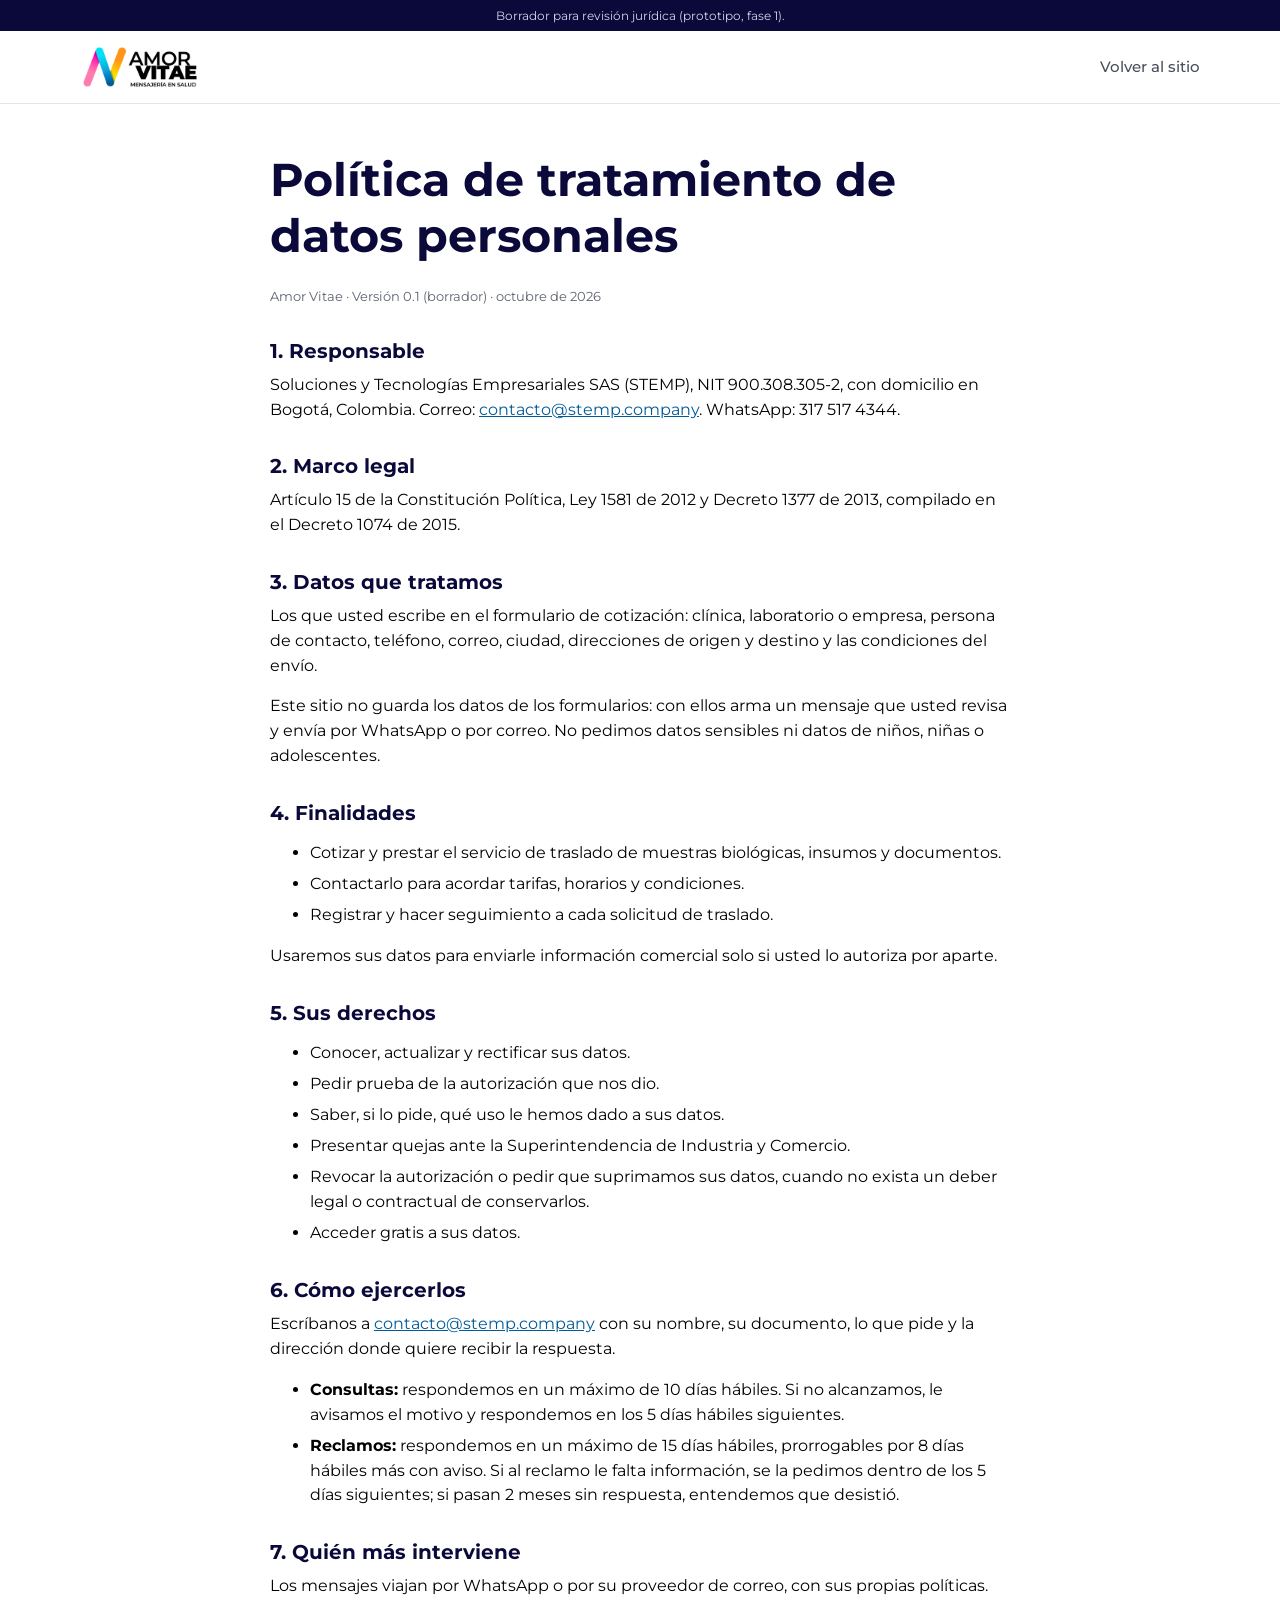
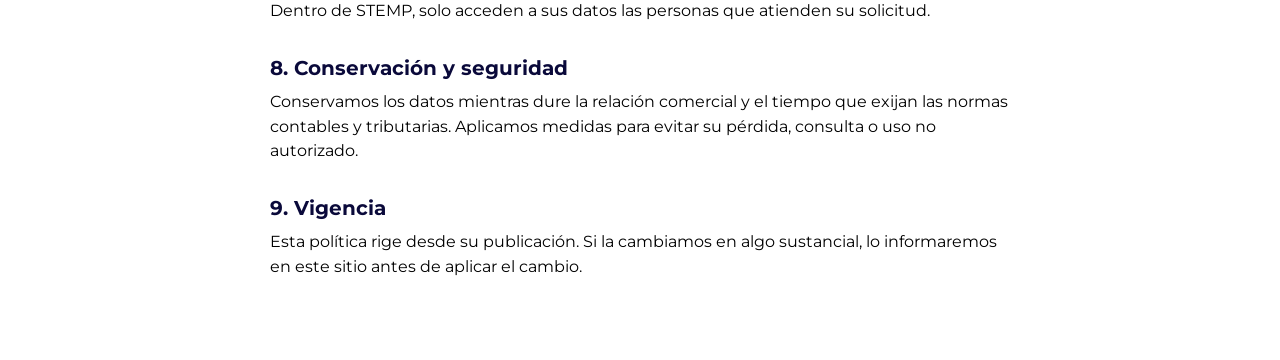
==== politica-datos.html @ 18cf7f85 "Prototipo de la fase 1 (proyecto T3) Co-Authored-By: Claude Opus 5.5 <noreply@anthropic.com>" ====
<!doctype html>
<html lang="es-CO">
<head>
  <meta charset="utf-8">
  <meta name="viewport" content="width=device-width, initial-scale=1">
  <title>Política de tratamiento de datos · Amor Vitae</title>
  <meta name="robots" content="noindex">
  <link rel="icon" href="assets/icono.png">
  <link href="https://fonts.googleapis.com/css2?family=Montserrat:wght@400;600;700&display=swap" rel="stylesheet">
  <link rel="stylesheet" href="assets/style.css">
</head>
<body>
  <div class="aviso-prototipo">Borrador para revisión jurídica (prototipo, fase 1).</div>
  <header class="encabezado"><div class="contenedor"><a class="marca" href="index.html"><img src="assets/logo.png" alt="Amor Vitae"></a><nav class="nav"><a href="index.html">Volver al sitio</a></nav></div></header>
  <main class="documento">
    <h1>Política de tratamiento de datos personales</h1>
    <p class="nota">Amor Vitae · Versión 0.1 (borrador) · octubre de 2026</p>

    <h2>1. Responsable</h2>
    <p>Soluciones y Tecnologías Empresariales SAS (STEMP), NIT 900.308.305-2, con domicilio en Bogotá, Colombia. Correo: <a href="mailto:contacto@stemp.company">contacto@stemp.company</a>. WhatsApp: 317 517 4344.</p>

    <h2>2. Marco legal</h2>
    <p>Artículo 15 de la Constitución Política, Ley 1581 de 2012 y Decreto 1377 de 2013, compilado en el Decreto 1074 de 2015.</p>

    <h2>3. Datos que tratamos</h2>
    <p>Los que usted escribe en el formulario de cotización: clínica, laboratorio o empresa, persona de contacto, teléfono, correo, ciudad, direcciones de origen y destino y las condiciones del envío.</p>
    <p>Este sitio no guarda los datos de los formularios: con ellos arma un mensaje que usted revisa y envía por WhatsApp o por correo. No pedimos datos sensibles ni datos de niños, niñas o adolescentes.</p>

    <h2>4. Finalidades</h2>
    <ul><li>Cotizar y prestar el servicio de traslado de muestras biológicas, insumos y documentos.</li><li>Contactarlo para acordar tarifas, horarios y condiciones.</li><li>Registrar y hacer seguimiento a cada solicitud de traslado.</li></ul>
    <p>Usaremos sus datos para enviarle información comercial solo si usted lo autoriza por aparte.</p>

    <h2>5. Sus derechos</h2>
    <ul>
      <li>Conocer, actualizar y rectificar sus datos.</li>
      <li>Pedir prueba de la autorización que nos dio.</li>
      <li>Saber, si lo pide, qué uso le hemos dado a sus datos.</li>
      <li>Presentar quejas ante la Superintendencia de Industria y Comercio.</li>
      <li>Revocar la autorización o pedir que suprimamos sus datos, cuando no exista un deber legal o contractual de conservarlos.</li>
      <li>Acceder gratis a sus datos.</li>
    </ul>

    <h2>6. Cómo ejercerlos</h2>
    <p>Escríbanos a <a href="mailto:contacto@stemp.company">contacto@stemp.company</a> con su nombre, su documento, lo que pide y la dirección donde quiere recibir la respuesta.</p>
    <ul>
      <li><strong>Consultas:</strong> respondemos en un máximo de 10 días hábiles. Si no alcanzamos, le avisamos el motivo y respondemos en los 5 días hábiles siguientes.</li>
      <li><strong>Reclamos:</strong> respondemos en un máximo de 15 días hábiles, prorrogables por 8 días hábiles más con aviso. Si al reclamo le falta información, se la pedimos dentro de los 5 días siguientes; si pasan 2 meses sin respuesta, entendemos que desistió.</li>
    </ul>

    <h2>7. Quién más interviene</h2>
    <p>Los mensajes viajan por WhatsApp o por su proveedor de correo, con sus propias políticas. Dentro de STEMP, solo acceden a sus datos las personas que atienden su solicitud.</p>

    <h2>8. Conservación y seguridad</h2>
    <p>Conservamos los datos mientras dure la relación comercial y el tiempo que exijan las normas contables y tributarias. Aplicamos medidas para evitar su pérdida, consulta o uso no autorizado.</p>

    <h2>9. Vigencia</h2>
    <p>Esta política rige desde su publicación. Si la cambiamos en algo sustancial, lo informaremos en este sitio antes de aplicar el cambio.</p>
  </main>
</body>
</html>
---- assets/style.css ----
/* Amor Vitae · colores del Brand Kit v0.1. El degradado es del símbolo: no se usa como fondo de texto */
:root {
  --azul-profundo: #0A093A;
  --azul-stemp: #005B97;
  --azul-claro: #00E0F4;
  --blanco: #FFFFFF;
  --tinta: #000000;
  --tinta-suave: #4A4F5C;
  --tinta-tenue: #5E6370;
  --superficie: #F5F6FA;
  --borde: #E3E5EE;
  --oscuro-superficie: #17165A;
  --oscuro-texto-suave: #D5D5EA;
  --whatsapp: #1A7F4B;
  --radio: 10px;
  --ancho: 1160px;
}

* { box-sizing: border-box; }
html { scroll-behavior: smooth; }
body {
  margin: 0;
  font-family: "Montserrat", "Century Gothic", system-ui, sans-serif;
  color: var(--tinta);
  background: var(--blanco);
  line-height: 1.55;
  font-size: 16px;
}
img { max-width: 100%; display: block; }
a { color: var(--azul-stemp); }
h1, h2, h3 { color: var(--azul-profundo); line-height: 1.2; margin: 0 0 .5em; }
h1 { font-size: clamp(1.9rem, 4vw, 2.9rem); font-weight: 700; }
h2 { font-size: clamp(1.5rem, 3vw, 2rem); font-weight: 700; }
h3 { font-size: 1.08rem; font-weight: 600; }
p { margin: 0 0 1em; }
.contenedor { max-width: var(--ancho); margin: 0 auto; padding: 0 20px; }
.etiqueta { text-transform: uppercase; letter-spacing: .14em; font-size: .75rem; font-weight: 600; color: var(--azul-stemp); margin-bottom: .6em; }

.aviso-prototipo { background: var(--azul-profundo); color: var(--oscuro-texto-suave); font-size: .78rem; text-align: center; padding: 6px 12px; }

/* Encabezado */
.encabezado { position: sticky; top: 0; z-index: 20; background: rgba(255,255,255,.96); backdrop-filter: blur(6px); border-bottom: 1px solid var(--borde); }
.encabezado .contenedor { display: flex; align-items: center; gap: 20px; min-height: 72px; }
.marca { display: flex; align-items: center; gap: 12px; text-decoration: none; }
.marca img { height: 40px; width: auto; }
.marca span { font-weight: 600; font-size: 1.05rem; color: var(--azul-profundo); border-left: 2px solid var(--borde); padding-left: 12px; }
.nav { margin-left: auto; display: flex; gap: 22px; align-items: center; }
.nav a { text-decoration: none; color: var(--tinta-suave); font-weight: 500; font-size: .93rem; }
.nav a:hover { color: var(--azul-profundo); }
.nav a.boton-primario, .nav a.boton-primario:hover { color: #fff; }
.boton-carrito { position: relative; }

/* Botones */
.boton { display: inline-flex; align-items: center; justify-content: center; gap: 8px; border: 0; cursor: pointer; font: inherit; font-weight: 600; font-size: .93rem; padding: 12px 20px; border-radius: 999px; text-decoration: none; transition: transform .12s, background .12s; }
.boton:active { transform: translateY(1px); }
.boton-primario { background: var(--azul-stemp); color: #fff; }
.boton-primario:hover { background: var(--azul-profundo); }
.boton-secundario { background: transparent; color: var(--azul-profundo); border: 1.5px solid var(--azul-profundo); }
.boton-secundario:hover { background: var(--superficie); }
.boton-whatsapp { background: var(--whatsapp); color: #fff; }
.boton-whatsapp:hover { background: #136b3e; }
.boton-claro { background: #fff; color: var(--azul-profundo); }
.boton-pequeno { padding: 8px 14px; font-size: .85rem; }
.contador { background: var(--azul-claro); color: var(--azul-profundo); border-radius: 999px; min-width: 22px; height: 22px; font-size: .75rem; display: inline-flex; align-items: center; justify-content: center; padding: 0 6px; }

/* Portada */
.portada { background: linear-gradient(160deg, var(--superficie) 0%, #fff 70%); padding: 72px 0 64px; position: relative; overflow: hidden; }
.portada::after { content: ""; position: absolute; right: -140px; top: -140px; width: 460px; height: 460px; border-radius: 50%; border: 36px solid var(--azul-claro); opacity: .35; }
.portada .contenedor { position: relative; z-index: 1; display: grid; grid-template-columns: 1.3fr 1fr; gap: 48px; align-items: center; }
.portada p.lead { font-size: 1.12rem; color: var(--tinta-suave); max-width: 36em; }
.acciones { display: flex; gap: 12px; flex-wrap: wrap; margin-top: 24px; }
.pilares { display: grid; gap: 12px; }
.pilar { background: #fff; border: 1px solid var(--borde); border-radius: var(--radio); padding: 16px 18px; display: flex; gap: 14px; align-items: flex-start; }
.pilar .icono { flex: none; width: 38px; height: 38px; border-radius: 50%; background: var(--superficie); color: var(--azul-stemp); display: grid; place-items: center; }
.pilar h3 { margin: 0 0 2px; font-size: .98rem; }
.pilar p { margin: 0; font-size: .88rem; color: var(--tinta-suave); }

/* Secciones */
section { padding: 64px 0; }
.seccion-gris { background: var(--superficie); }
.encabezado-seccion { max-width: 720px; margin-bottom: 28px; }
.encabezado-seccion p { color: var(--tinta-suave); }

/* Equipos */
.equipos { display: grid; grid-template-columns: repeat(auto-fit, minmax(250px, 1fr)); gap: 18px; }
.tarjeta { background: #fff; border: 1px solid var(--borde); border-radius: var(--radio); padding: 22px; display: flex; flex-direction: column; gap: 10px; }
.tarjeta .linea { font-size: .75rem; text-transform: uppercase; letter-spacing: .1em; color: var(--azul-stemp); font-weight: 600; }
.tarjeta p { font-size: .88rem; color: var(--tinta-suave); margin: 0; flex: 1; }
.tarjeta .acciones { margin-top: 8px; }
.ilustracion { height: 120px; border-radius: 8px; background: linear-gradient(135deg, var(--azul-profundo), var(--azul-stemp)); display: grid; place-items: center; color: var(--azul-claro); }

/* Catálogo */
.filtros { display: flex; flex-wrap: wrap; gap: 8px; margin-bottom: 14px; }
.filtro { border: 1px solid var(--borde); background: #fff; color: var(--tinta-suave); padding: 8px 14px; border-radius: 999px; cursor: pointer; font: inherit; font-size: .85rem; font-weight: 500; }
.filtro[aria-pressed="true"] { background: var(--azul-profundo); color: #fff; border-color: var(--azul-profundo); }
.buscador { width: 100%; max-width: 420px; padding: 12px 16px; border: 1px solid var(--borde); border-radius: 999px; font: inherit; margin-bottom: 18px; }
.detalle-linea { background: #fff; border-left: 4px solid var(--azul-claro); padding: 12px 16px; border-radius: 6px; font-size: .9rem; color: var(--tinta-suave); margin-bottom: 18px; }
.lista { display: grid; grid-template-columns: repeat(auto-fill, minmax(260px, 1fr)); gap: 12px; }
.producto { background: #fff; border: 1px solid var(--borde); border-radius: var(--radio); padding: 16px; display: flex; flex-direction: column; gap: 6px; }
.producto .codigo { font-size: .72rem; color: var(--tinta-tenue); letter-spacing: .05em; }
.producto h3 { font-size: .95rem; margin: 0; color: var(--tinta); font-weight: 600; }
.producto .meta { font-size: .8rem; color: var(--tinta-suave); }
.producto .fila { display: flex; gap: 8px; align-items: center; margin-top: auto; padding-top: 8px; }
.cantidad { display: inline-flex; align-items: center; border: 1px solid var(--borde); border-radius: 999px; overflow: hidden; }
.cantidad button { border: 0; background: var(--superficie); width: 32px; height: 34px; cursor: pointer; font-size: 1rem; color: var(--azul-profundo); }
.cantidad input { width: 40px; border: 0; text-align: center; font: inherit; font-size: .9rem; -moz-appearance: textfield; }
.cantidad input::-webkit-inner-spin-button { -webkit-appearance: none; }
.vacio { color: var(--tinta-tenue); padding: 20px 0; }

/* Cómo funciona */
.pasos { display: grid; grid-template-columns: repeat(auto-fit, minmax(210px, 1fr)); gap: 18px; counter-reset: paso; }
.paso { padding: 20px; border-radius: var(--radio); background: #fff; border: 1px solid var(--borde); }
.paso::before { counter-increment: paso; content: counter(paso); display: inline-grid; place-items: center; width: 32px; height: 32px; border-radius: 50%; background: var(--azul-profundo); color: #fff; font-weight: 700; margin-bottom: 10px; }
.paso p { font-size: .9rem; color: var(--tinta-suave); margin: 0; }

/* Contacto y pie */
.banda { background: var(--azul-profundo); color: #fff; }
.banda h2 { color: #fff; }
.banda p { color: var(--oscuro-texto-suave); }
.banda .contenedor { display: flex; justify-content: space-between; align-items: center; gap: 24px; flex-wrap: wrap; }
.pie { background: #07062b; color: var(--oscuro-texto-suave); font-size: .85rem; padding: 36px 0; }
.pie .contenedor { display: grid; grid-template-columns: 2fr 1fr 1fr; gap: 24px; }
.pie a { color: #fff; }
.pie img { height: 34px; width: auto; margin-bottom: 10px; }
.pie h3 { color: #fff; font-size: .9rem; }
.pie ul { list-style: none; padding: 0; margin: 0; display: grid; gap: 6px; }

/* Panel del pedido */
.velo { position: fixed; inset: 0; background: rgba(16, 28, 42, .45); z-index: 40; opacity: 0; pointer-events: none; transition: opacity .2s; }
.velo.abierto { opacity: 1; pointer-events: auto; }
.panel { position: fixed; top: 0; right: 0; bottom: 0; width: min(460px, 100%); background: #fff; z-index: 50; transform: translateX(100%); transition: transform .25s ease; display: flex; flex-direction: column; box-shadow: -10px 0 30px rgba(0,0,0,.12); }
.panel.abierto { transform: none; }
.panel-cabeza { display: flex; justify-content: space-between; align-items: center; padding: 18px 20px; border-bottom: 1px solid var(--borde); }
.panel-cabeza h2 { font-size: 1.2rem; margin: 0; }
.cerrar { border: 0; background: var(--superficie); width: 36px; height: 36px; border-radius: 50%; cursor: pointer; font-size: 1.2rem; color: var(--azul-profundo); }
.panel-cuerpo { padding: 18px 20px; overflow-y: auto; flex: 1; }
.linea-pedido { display: grid; grid-template-columns: 1fr auto auto; gap: 10px; align-items: center; padding: 10px 0; border-bottom: 1px solid var(--borde); font-size: .88rem; }
.linea-pedido small { color: var(--tinta-tenue); display: block; }
.quitar { border: 0; background: none; color: var(--tinta-tenue); cursor: pointer; font-size: .8rem; text-decoration: underline; }
.panel-pie { padding: 16px 20px; border-top: 1px solid var(--borde); display: grid; gap: 10px; background: var(--superficie); }
.nota { font-size: .8rem; color: var(--tinta-tenue); }

/* Formularios */
form .campo { display: grid; gap: 4px; margin-bottom: 12px; }
form label { font-size: .82rem; font-weight: 600; color: var(--tinta-suave); }
form input, form select, form textarea { font: inherit; font-size: .93rem; padding: 10px 12px; border: 1px solid var(--borde); border-radius: 8px; background: #fff; color: var(--tinta); width: 100%; }
form input:focus, form select:focus, form textarea:focus, .buscador:focus { outline: 2px solid var(--azul-claro); border-color: var(--azul-stemp); }
.dos { display: grid; grid-template-columns: 1fr 1fr; gap: 10px; }
.autorizacion { display: flex; gap: 10px; align-items: flex-start; font-size: .82rem; color: var(--tinta-suave); margin: 6px 0 4px; }
.autorizacion input { width: auto; margin-top: 3px; }
.error { color: #B3261E; font-size: .82rem; min-height: 1.2em; }

/* Ventana de cotización */
.ventana { position: fixed; inset: 0; display: grid; place-items: center; z-index: 60; padding: 16px; pointer-events: none; opacity: 0; transition: opacity .2s; }
.ventana.abierta { opacity: 1; pointer-events: auto; }
.ventana .caja { background: #fff; border-radius: 14px; width: min(560px, 100%); max-height: calc(100vh - 32px); overflow-y: auto; padding: 24px; box-shadow: 0 20px 50px rgba(0,0,0,.2); }

.aviso-flotante { position: fixed; left: 50%; bottom: 24px; transform: translate(-50%, 20px); background: var(--azul-profundo); color: #fff; padding: 10px 18px; border-radius: 999px; font-size: .88rem; opacity: 0; transition: all .2s; z-index: 70; pointer-events: none; }
.aviso-flotante.visible { opacity: 1; transform: translate(-50%, 0); }

/* Página de texto (política) */
.documento { max-width: 780px; margin: 0 auto; padding: 48px 20px 64px; }
.documento h2 { font-size: 1.25rem; margin-top: 1.6em; }
.documento li { margin-bottom: .4em; }

@media (max-width: 860px) {
  .portada .contenedor { grid-template-columns: 1fr; }
  .pie .contenedor { grid-template-columns: 1fr; }
  .nav a.ocultable { display: none; }
}
@media (max-width: 520px) {
  .marca span { display: none; }
  .dos { grid-template-columns: 1fr; }
  section { padding: 48px 0; }
}

section[id] { scroll-margin-top: 80px; }

/* ---- Propio de Amor Vitae ---- */
.trazo { height: 6px; background: linear-gradient(90deg, #FF7BAC, #CC00AC 22%, #00E0F4 45%, #005B97 62%, #FFF200 80%, #FF931E); }
.marca img { height: 46px; }
.portada::after { border-color: #00E0F4; opacity: .18; }
.cotizador { background: #fff; border: 1px solid var(--borde); border-radius: 14px; padding: 24px; box-shadow: 0 14px 40px rgba(10, 9, 58, .08); }
.cotizador h2 { font-size: 1.3rem; }
.ruta { display: grid; grid-template-columns: 1fr 1fr; gap: 10px; }
.opciones { display: flex; flex-wrap: wrap; gap: 8px; }
.opciones label { display: inline-flex; align-items: center; gap: 6px; border: 1px solid var(--borde); border-radius: 999px; padding: 7px 12px; font-weight: 500; font-size: .85rem; cursor: pointer; color: var(--tinta); }
.opciones input { width: auto; accent-color: #005B97; }
.opciones label:has(input:checked) { border-color: #005B97; background: #EEF5FB; }
.solicitar { display: flex; gap: 16px; align-items: center; justify-content: space-between; flex-wrap: wrap; background: var(--superficie); border-radius: 14px; padding: 20px 24px; margin-top: 28px; }
.solicitar p { margin: 0; color: var(--tinta-suave); }
@media (max-width: 520px) { .ruta { grid-template-columns: 1fr; } }
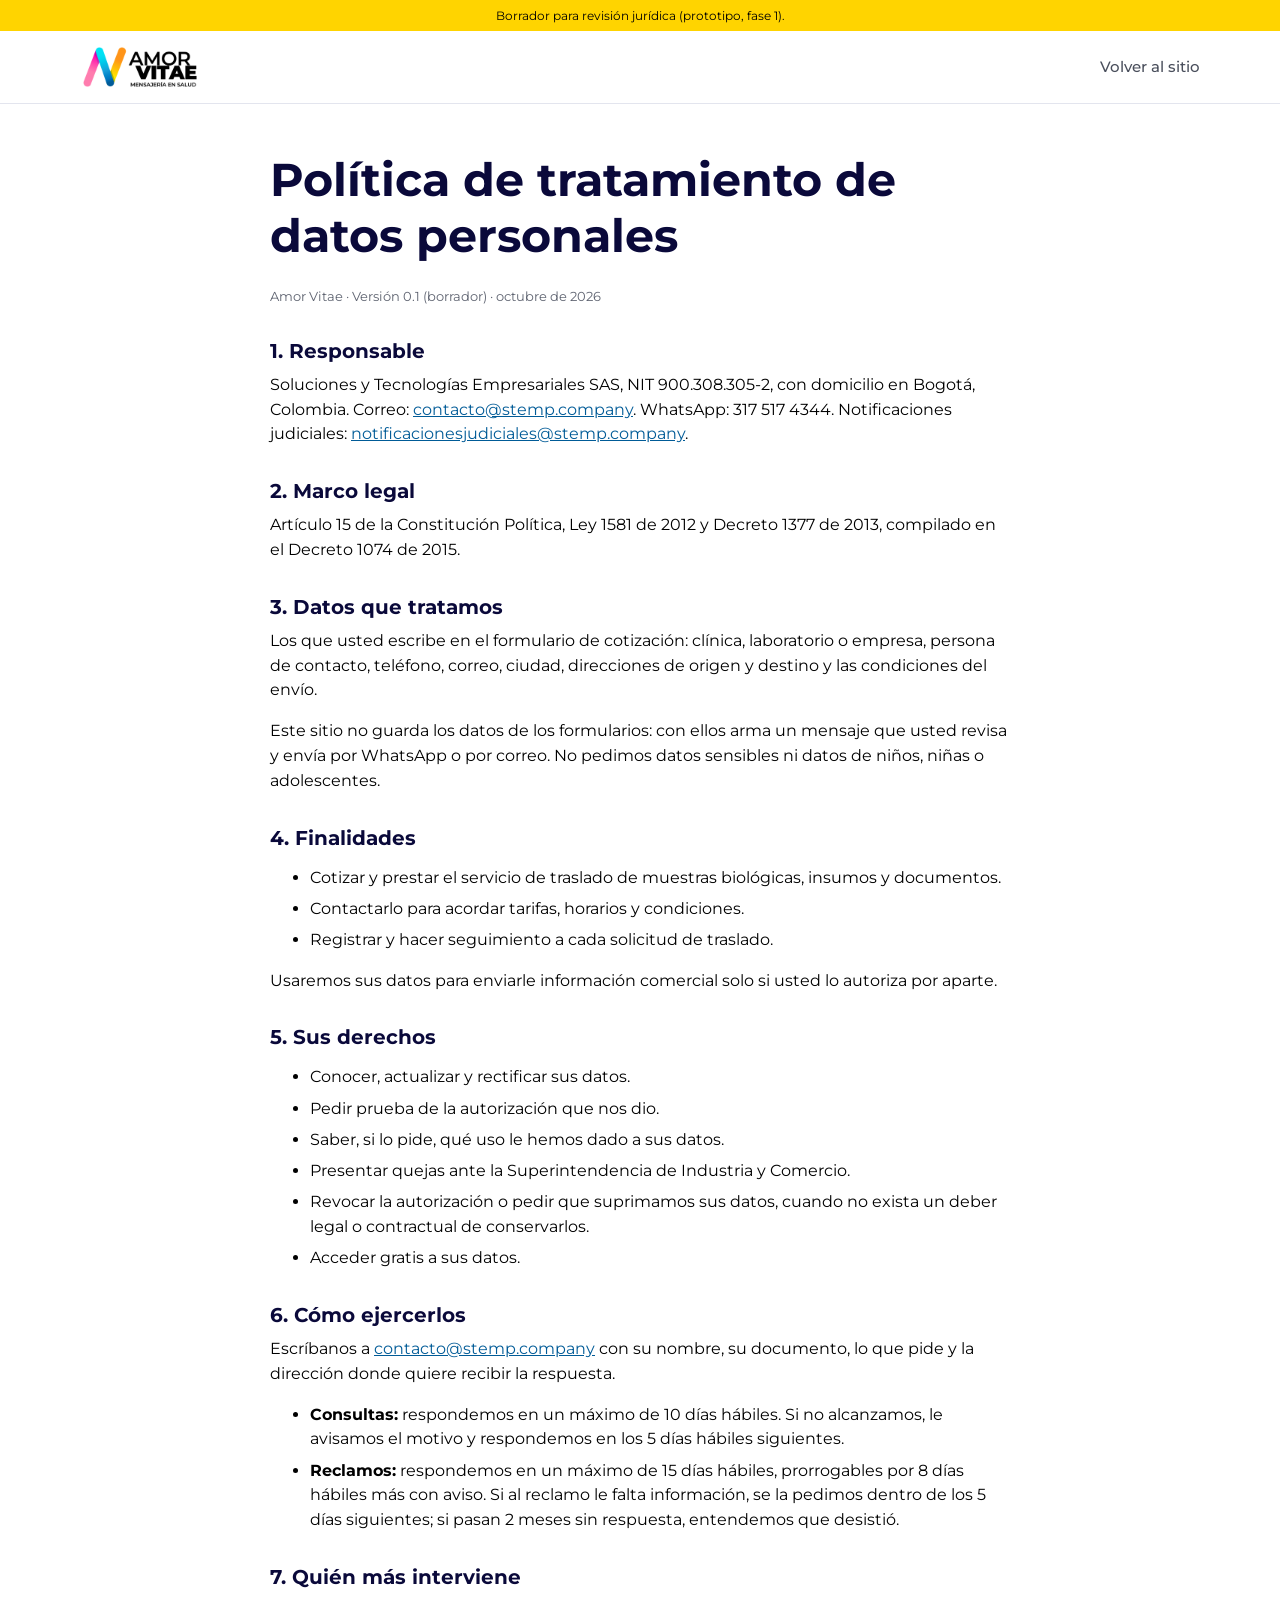
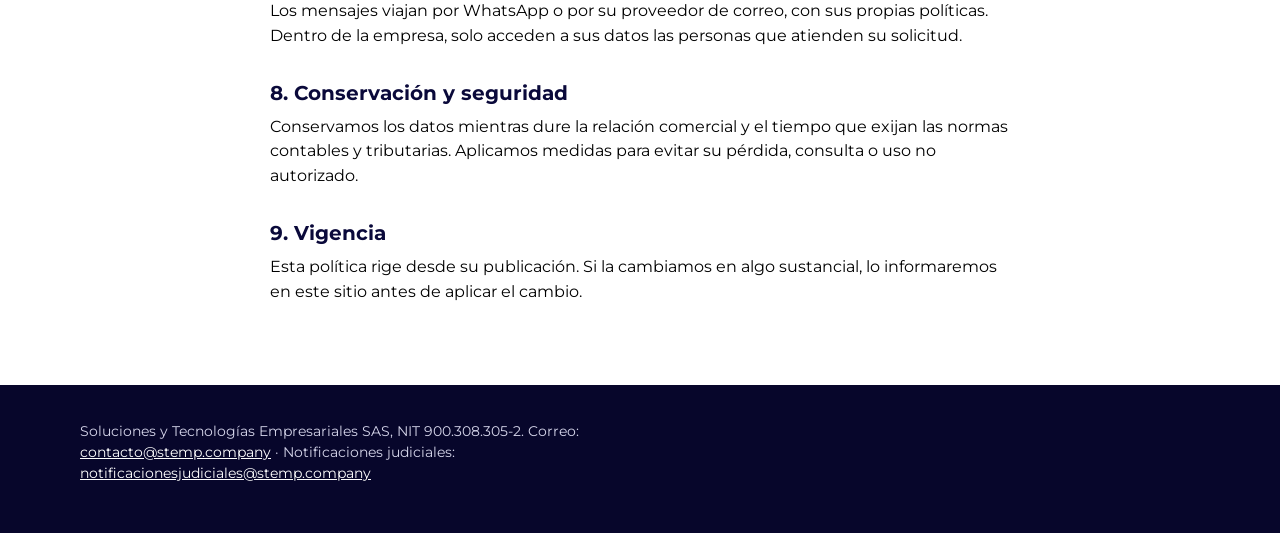
==== commit 4e65978a: "Ajustes de JGo: cobertura nacional, amarillo de Amor Vitae, razón social sin sigla y correo de notif" ====
--- a/politica-datos.html
+++ b/politica-datos.html
@@ -17,7 +17,7 @@
     <p class="nota">Amor Vitae · Versión 0.1 (borrador) · octubre de 2026</p>
 
     <h2>1. Responsable</h2>
-    <p>Soluciones y Tecnologías Empresariales SAS (STEMP), NIT 900.308.305-2, con domicilio en Bogotá, Colombia. Correo: <a href="mailto:contacto@stemp.company">contacto@stemp.company</a>. WhatsApp: 317 517 4344.</p>
+    <p>Soluciones y Tecnologías Empresariales SAS, NIT 900.308.305-2, con domicilio en Bogotá, Colombia. Correo: <a href="mailto:contacto@stemp.company">contacto@stemp.company</a>. WhatsApp: 317 517 4344. Notificaciones judiciales: <a href="mailto:notificacionesjudiciales@stemp.company">notificacionesjudiciales@stemp.company</a>.</p>
 
     <h2>2. Marco legal</h2>
     <p>Artículo 15 de la Constitución Política, Ley 1581 de 2012 y Decreto 1377 de 2013, compilado en el Decreto 1074 de 2015.</p>
@@ -48,7 +48,7 @@
     </ul>
 
     <h2>7. Quién más interviene</h2>
-    <p>Los mensajes viajan por WhatsApp o por su proveedor de correo, con sus propias políticas. Dentro de STEMP, solo acceden a sus datos las personas que atienden su solicitud.</p>
+    <p>Los mensajes viajan por WhatsApp o por su proveedor de correo, con sus propias políticas. Dentro de la empresa, solo acceden a sus datos las personas que atienden su solicitud.</p>
 
     <h2>8. Conservación y seguridad</h2>
     <p>Conservamos los datos mientras dure la relación comercial y el tiempo que exijan las normas contables y tributarias. Aplicamos medidas para evitar su pérdida, consulta o uso no autorizado.</p>
@@ -56,5 +56,6 @@
     <h2>9. Vigencia</h2>
     <p>Esta política rige desde su publicación. Si la cambiamos en algo sustancial, lo informaremos en este sitio antes de aplicar el cambio.</p>
   </main>
+  <footer class="pie"><div class="contenedor"><p>Soluciones y Tecnologías Empresariales SAS, NIT 900.308.305-2. Correo: <a href="mailto:contacto@stemp.company">contacto@stemp.company</a> · Notificaciones judiciales: <a href="mailto:notificacionesjudiciales@stemp.company">notificacionesjudiciales@stemp.company</a></p></div></footer>
 </body>
 </html>
--- a/assets/style.css
+++ b/assets/style.css
@@ -190,3 +190,17 @@
 .solicitar { display: flex; gap: 16px; align-items: center; justify-content: space-between; flex-wrap: wrap; background: var(--superficie); border-radius: 14px; padding: 20px 24px; margin-top: 28px; }
 .solicitar p { margin: 0; color: var(--tinta-suave); }
 @media (max-width: 520px) { .ruta { grid-template-columns: 1fr; } }
+
+/* Amarillo: color de identidad de Amor Vitae (decisión de JGo, 17-oct-2026). Sobre amarillo, texto negro */
+:root { --amarillo: #FFD400; --amarillo-oscuro: #F0C400; --amarillo-suave: #FFF6CC; }
+.boton-primario { background: var(--amarillo); color: #000; }
+.boton-primario:hover { background: var(--amarillo-oscuro); }
+.nav a.boton-primario, .nav a.boton-primario:hover { color: #000; }
+.pilar .icono { background: var(--amarillo-suave); color: #000; }
+.paso::before { background: var(--amarillo); color: #000; }
+.cotizador { border-top: 6px solid var(--amarillo); }
+.tarjeta { border-top: 4px solid var(--amarillo); }
+.etiqueta { color: #000; }
+.etiqueta::before { content: ""; display: inline-block; width: 22px; height: 4px; background: var(--amarillo); vertical-align: middle; margin-right: 8px; }
+.portada::after { border-color: var(--amarillo); opacity: .35; }
+.aviso-prototipo { background: var(--amarillo); color: #000; }
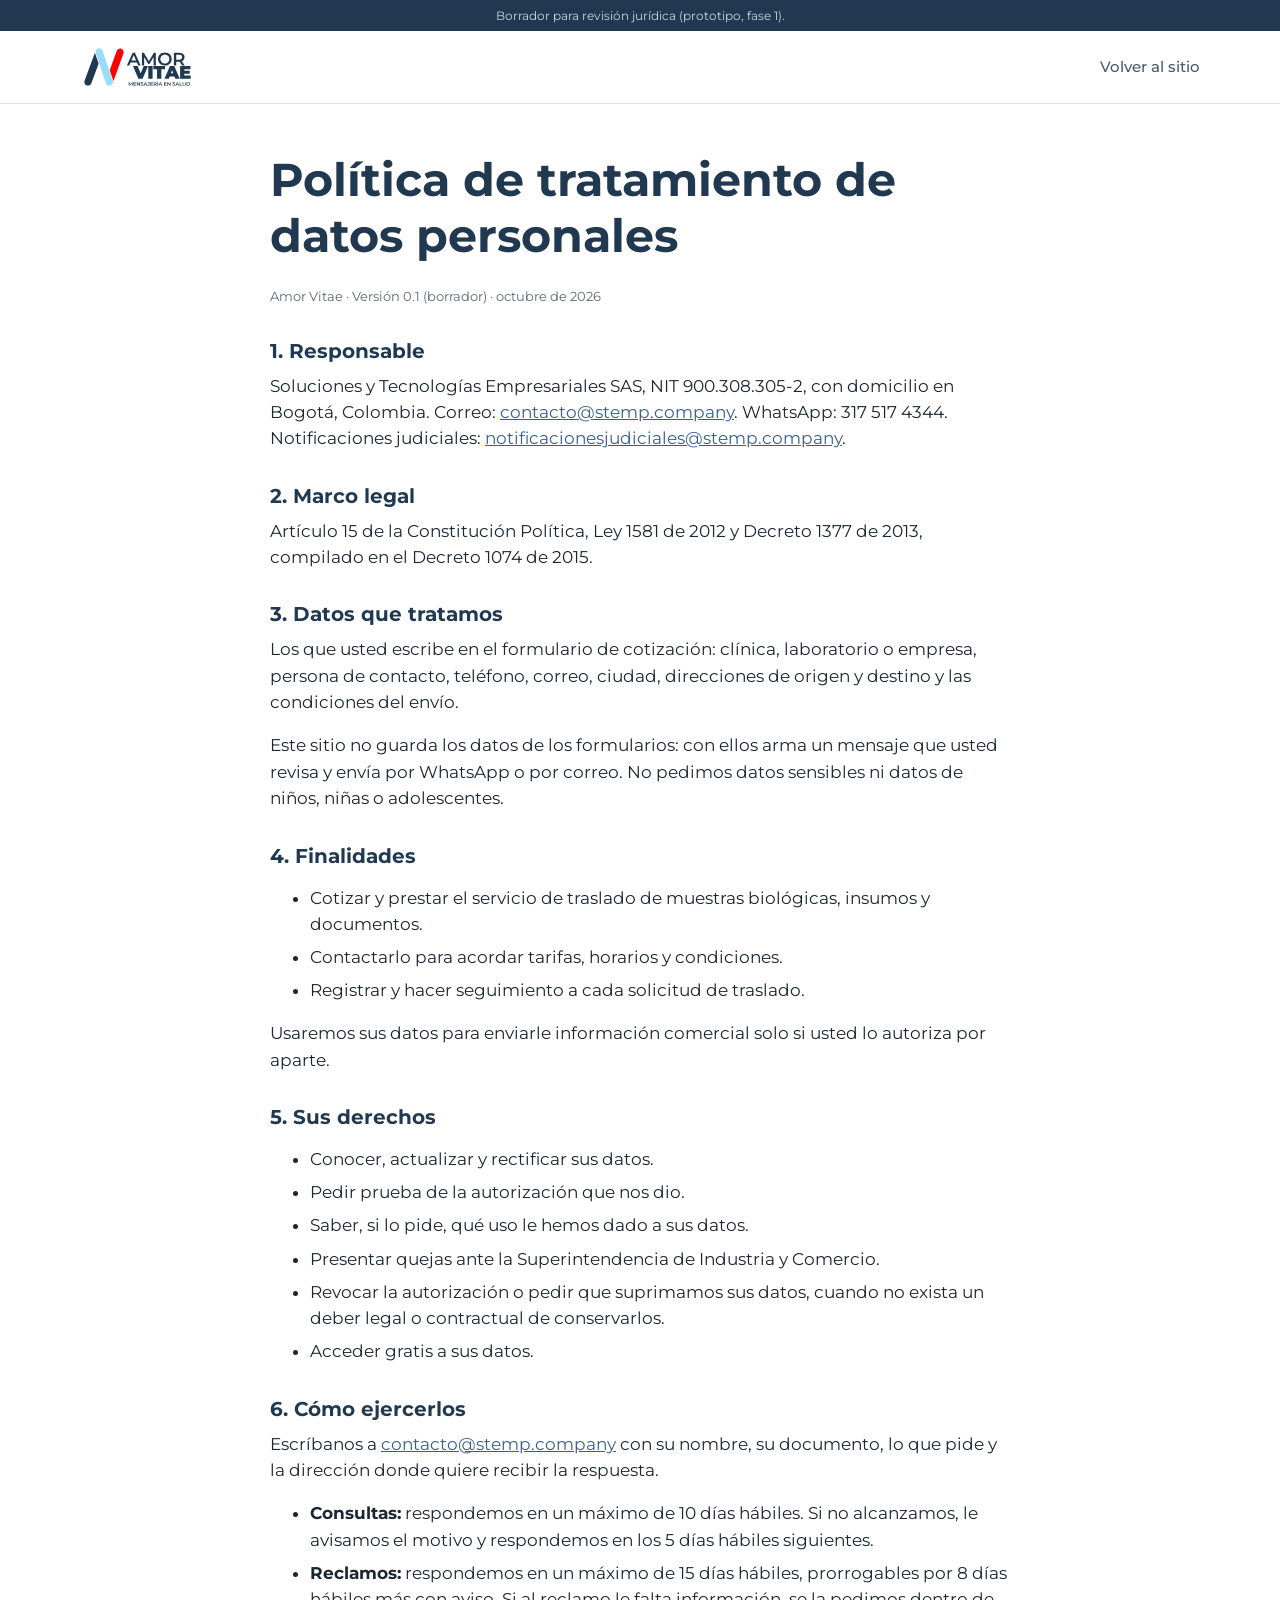
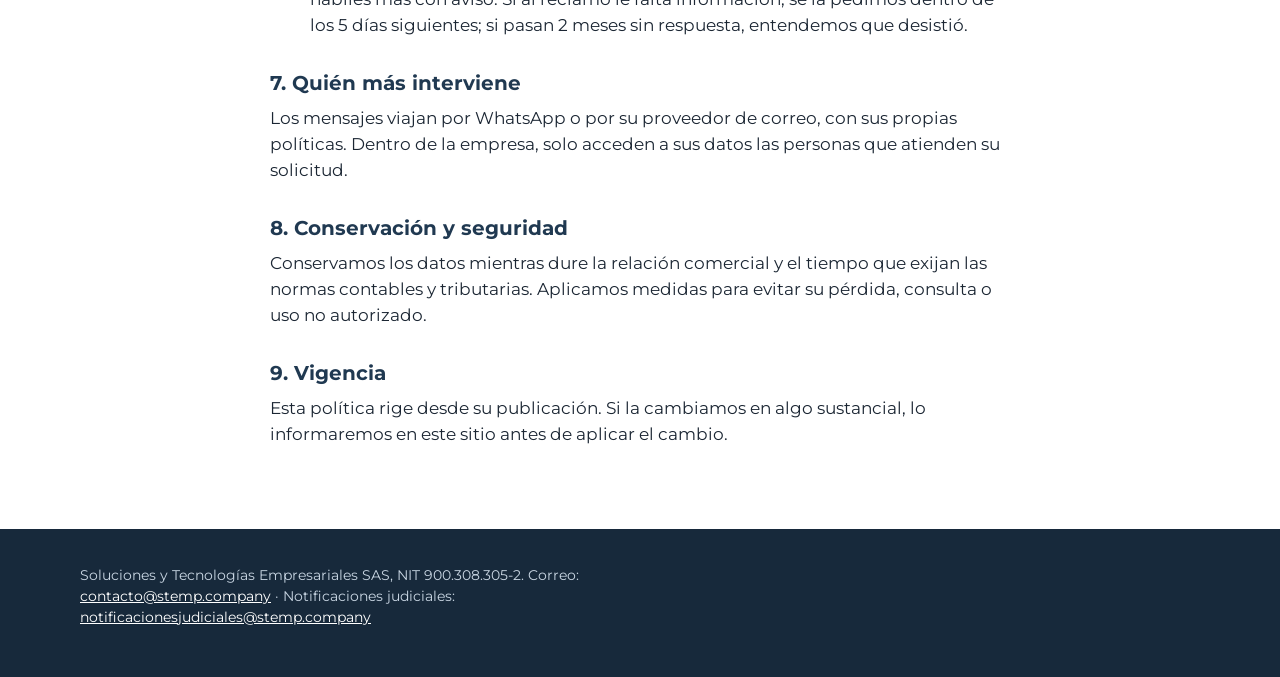
==== commit 025282ff: "Marca: Teamtres (logo E1) y Amor Vitae v0.2 sin amarillo; respaldo «Parte de Teamtres» Co-Authored-B" ====
--- a/politica-datos.html
+++ b/politica-datos.html
@@ -11,7 +11,7 @@
 </head>
 <body>
   <div class="aviso-prototipo">Borrador para revisión jurídica (prototipo, fase 1).</div>
-  <header class="encabezado"><div class="contenedor"><a class="marca" href="index.html"><img src="assets/logo.png" alt="Amor Vitae"></a><nav class="nav"><a href="index.html">Volver al sitio</a></nav></div></header>
+  <header class="encabezado"><div class="contenedor"><a class="marca" href="index.html"><img src="assets/logo.svg" alt="Amor Vitae"></a><nav class="nav"><a href="index.html">Volver al sitio</a></nav></div></header>
   <main class="documento">
     <h1>Política de tratamiento de datos personales</h1>
     <p class="nota">Amor Vitae · Versión 0.1 (borrador) · octubre de 2026</p>
--- a/assets/style.css
+++ b/assets/style.css
@@ -1,16 +1,16 @@
-/* Amor Vitae · colores del Brand Kit v0.1. El degradado es del símbolo: no se usa como fondo de texto */
+/* Amor Vitae · Brand Kit v0.2 (19-oct-2026): N en azul oscuro, azul claro y rojo; botones en azul STEMP; sin amarillo */
 :root {
-  --azul-profundo: #0A093A;
-  --azul-stemp: #005B97;
-  --azul-claro: #00E0F4;
+  --azul-profundo: #203951;
+  --azul-stemp: #366092;
+  --azul-claro: #9DDCF9;
   --blanco: #FFFFFF;
-  --tinta: #000000;
-  --tinta-suave: #4A4F5C;
-  --tinta-tenue: #5E6370;
-  --superficie: #F5F6FA;
-  --borde: #E3E5EE;
-  --oscuro-superficie: #17165A;
-  --oscuro-texto-suave: #D5D5EA;
+  --tinta: #1B2633;
+  --tinta-suave: #4A5868;
+  --tinta-tenue: #5C6979;
+  --superficie: #F2F6FA;
+  --borde: #DCE4EC;
+  --oscuro-superficie: #2A4763;
+  --oscuro-texto-suave: #C9D6E3;
   --whatsapp: #1A7F4B;
   --radio: 10px;
   --ancho: 1160px;
@@ -118,7 +118,7 @@
 .banda h2 { color: #fff; }
 .banda p { color: var(--oscuro-texto-suave); }
 .banda .contenedor { display: flex; justify-content: space-between; align-items: center; gap: 24px; flex-wrap: wrap; }
-.pie { background: #07062b; color: var(--oscuro-texto-suave); font-size: .85rem; padding: 36px 0; }
+.pie { background: #17293b; color: var(--oscuro-texto-suave); font-size: .85rem; padding: 36px 0; }
 .pie .contenedor { display: grid; grid-template-columns: 2fr 1fr 1fr; gap: 24px; }
 .pie a { color: #fff; }
 .pie img { height: 34px; width: auto; margin-bottom: 10px; }
@@ -191,16 +191,40 @@
 .solicitar p { margin: 0; color: var(--tinta-suave); }
 @media (max-width: 520px) { .ruta { grid-template-columns: 1fr; } }
 
-/* Amarillo: color de identidad de Amor Vitae (decisión de JGo, 17-oct-2026). Sobre amarillo, texto negro */
-:root { --amarillo: #FFD400; --amarillo-oscuro: #F0C400; --amarillo-suave: #FFF6CC; }
-.boton-primario { background: var(--amarillo); color: #000; }
-.boton-primario:hover { background: var(--amarillo-oscuro); }
-.nav a.boton-primario, .nav a.boton-primario:hover { color: #000; }
-.pilar .icono { background: var(--amarillo-suave); color: #000; }
-.paso::before { background: var(--amarillo); color: #000; }
-.cotizador { border-top: 6px solid var(--amarillo); }
-.tarjeta { border-top: 4px solid var(--amarillo); }
-.etiqueta { color: #000; }
-.etiqueta::before { content: ""; display: inline-block; width: 22px; height: 4px; background: var(--amarillo); vertical-align: middle; margin-right: 8px; }
-.portada::after { border-color: var(--amarillo); opacity: .35; }
-.aviso-prototipo { background: var(--amarillo); color: #000; }
+/* Franjas de la N (v0.2): azul oscuro, azul claro y rojo; en fondos oscuros, blanco, azul claro y rojo aclarado */
+:root { --franjas: linear-gradient(90deg, #203951 0 33.34%, #9DDCF9 33.34% 66.67%, #FF0000 66.67%); --franjas-oscuro: linear-gradient(90deg, #FFFFFF 0 33.34%, #9DDCF9 33.34% 66.67%, #FF6B6B 66.67%); }
+.trazo { background: var(--franjas); }
+.etiqueta::before { content: ""; display: inline-block; width: 30px; height: 4px; background: var(--franjas); vertical-align: middle; margin-right: 8px; }
+.cotizador { position: relative; overflow: hidden; }
+.cotizador::before { content: ""; position: absolute; top: 0; left: 0; right: 0; height: 6px; background: var(--franjas); }
+
+/* ===== Pase visual (18-oct-2026): foto a sangre, cotizador encima, tarjetas con imagen ===== */
+body { font-size: 17px; }
+.hero { position: relative; padding: 84px 0 88px; background: #203951 center / cover no-repeat; color: #fff; }
+.hero::before { content: ""; position: absolute; inset: 0; background: linear-gradient(100deg, rgba(16, 32, 48, .94) 0%, rgba(32, 57, 81, .8) 50%, rgba(32, 57, 81, .42) 100%); }
+.hero::after { display: none; }
+.hero .contenedor { position: relative; z-index: 1; align-items: center; }
+.hero h1 { color: #fff; font-size: clamp(2.4rem, 5vw, 4rem); font-weight: 800; letter-spacing: -.02em; }
+.hero p.lead { color: #C9D6E3; }
+.hero .etiqueta::before { background: var(--franjas-oscuro); }
+.hero .etiqueta { color: #fff; }
+.hero .chips { display: flex; flex-wrap: wrap; gap: 10px; margin-top: 28px; }
+.hero .chip { padding: 8px 14px; border-radius: 999px; background: rgba(255,255,255,.1); border: 1px solid rgba(255,255,255,.25); font-size: .85rem; }
+.hero .chip::before { content: ""; display: inline-block; width: 8px; height: 8px; border-radius: 50%; background: var(--franjas-oscuro); margin-right: 8px; }
+.cotizador { border-radius: 20px; box-shadow: 0 30px 70px rgba(0, 0, 0, .35); }
+.franja-pilares { padding: 56px 0 0; }
+.franja-pilares .pilares { grid-template-columns: repeat(3, 1fr); gap: 16px; }
+.franja-pilares .pilar { border: 0; background: var(--superficie); border-radius: 16px; padding: 22px; }
+section { padding: 80px 0; }
+.encabezado-seccion h2 { font-size: clamp(1.8rem, 3.3vw, 2.5rem); letter-spacing: -.015em; }
+#servicio .tarjeta { padding: 0; overflow: hidden; border: 0; border-radius: 18px; box-shadow: 0 1px 2px rgba(16,32,48,.06), 0 12px 30px rgba(16,32,48,.08); transition: transform .25s ease, box-shadow .25s ease; }
+#servicio .tarjeta:hover { transform: translateY(-4px); box-shadow: 0 20px 44px rgba(16,32,48,.14); }
+.foto-servicio { position: relative; aspect-ratio: 16 / 10; overflow: hidden; }
+.foto-servicio::after { content: ""; position: absolute; left: 0; right: 0; bottom: 0; height: 5px; background: var(--franjas); }
+.foto-servicio img { width: 100%; height: 100%; object-fit: cover; transition: transform .6s ease; }
+#servicio .tarjeta:hover .foto-servicio img { transform: scale(1.04); }
+#servicio .tarjeta .cuerpo { padding: 20px 22px 24px; display: grid; gap: 8px; }
+.js .revelar { opacity: 0; transform: translateY(22px); transition: opacity .7s ease, transform .7s ease; }
+.js .revelar.visible { opacity: 1; transform: none; }
+@media (prefers-reduced-motion: reduce) { .js .revelar { opacity: 1; transform: none; transition: none; } }
+@media (max-width: 860px) { .hero::before { background: linear-gradient(180deg, rgba(16,32,48,.72), rgba(16,32,48,.92) 60%); } .franja-pilares .pilares { grid-template-columns: 1fr; } section { padding: 60px 0; } }
